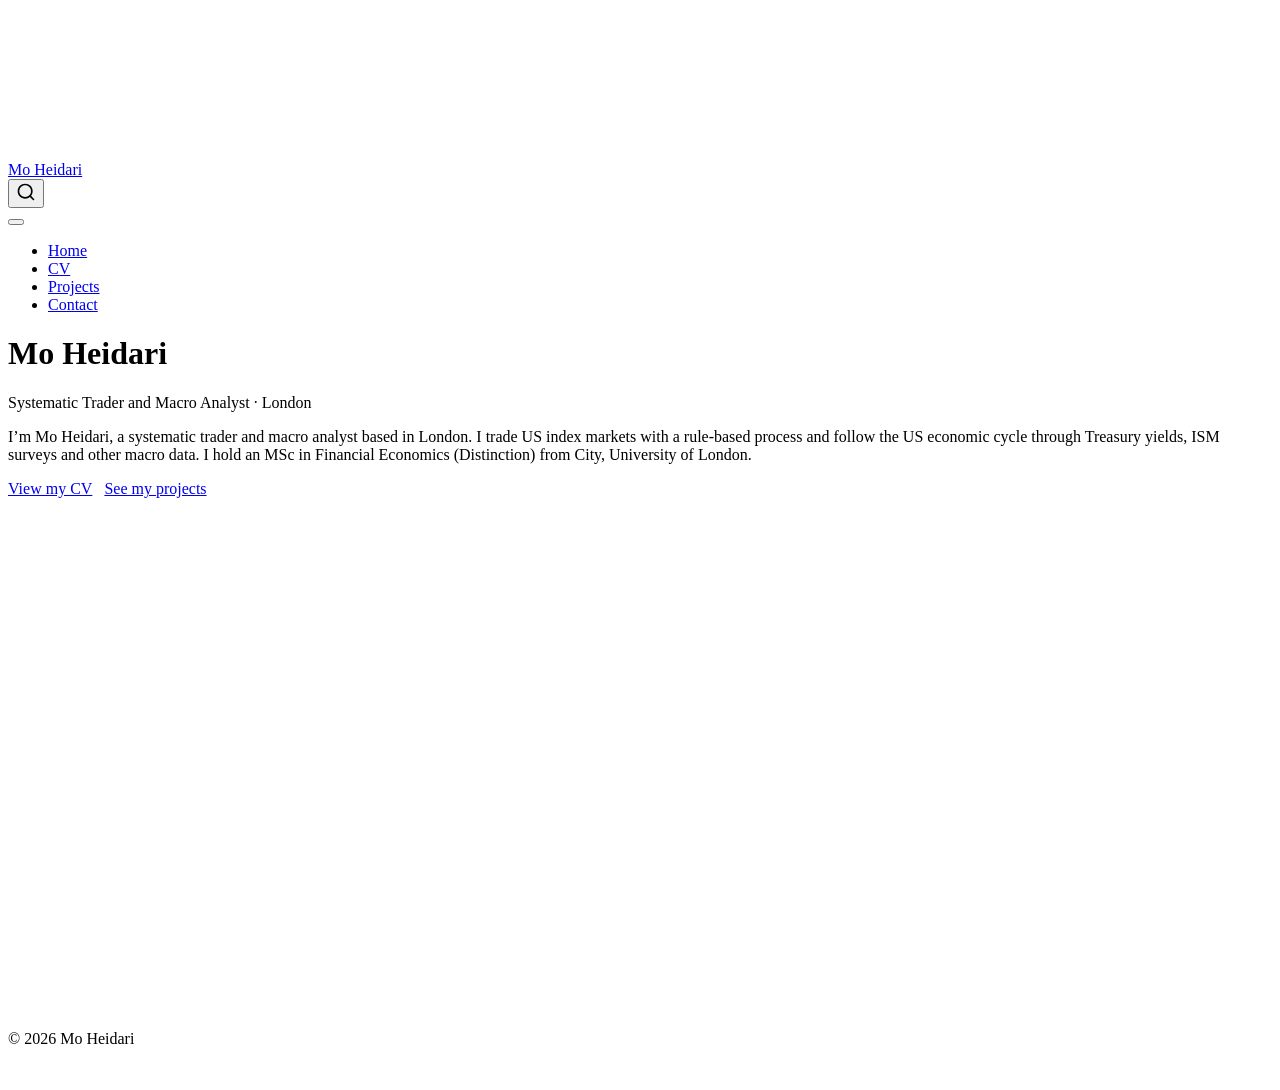
==== docs/index.html @ 31ae85fa "Initial site" ====
<!DOCTYPE html>
<html xmlns="http://www.w3.org/1999/xhtml" lang="en" xml:lang="en"><head>

<meta charset="utf-8">
<meta name="generator" content="quarto-1.10.19">

<meta name="viewport" content="width=device-width, initial-scale=1.0, user-scalable=yes">


<title>Mo Heidari</title>
<style>
/* Default styles provided by pandoc.
** See https://pandoc.org/MANUAL.html#variables-for-html for config info.
*/
span.smallcaps{font-variant: small-caps;}
div.columns{display: flex; gap: 1.5em;}
div.column{flex: auto;}
@media screen {
div.columns{gap: min(4vw, 1.5em);}
div.column{overflow-x: auto;}
}
div.hanging-indent{margin-left: 1.5em; text-indent: -1.5em;}
ul.task-list{list-style: none;}
ul.task-list li input[type="checkbox"] {
  width: 0.8em;
  margin: 0 0.8em 0.2em -1em; /* quarto-specific, see https://github.com/quarto-dev/quarto-cli/issues/4556 */ 
  vertical-align: middle;
}
</style>


<script src="site_libs/quarto-nav/quarto-nav.js"></script>
<script src="site_libs/quarto-nav/headroom.min.js"></script>
<script src="site_libs/clipboard/clipboard.min.js"></script>
<script src="site_libs/quarto-search/autocomplete.umd.js"></script>
<script src="site_libs/quarto-search/fuse.min.js"></script>
<script src="site_libs/quarto-search/quarto-search.js"></script>
<meta name="quarto:offset" content="./">
<script src="site_libs/quarto-html/quarto.js" type="module"></script>
<script src="site_libs/quarto-html/tabsets/tabsets.js" type="module"></script>
<script src="site_libs/quarto-html/popper.min.js"></script>
<script src="site_libs/quarto-html/tippy.umd.min.js"></script>
<script src="site_libs/quarto-html/anchor.min.js"></script>
<link href="site_libs/quarto-html/tippy.css" rel="stylesheet">
<link href="site_libs/quarto-html/quarto-syntax-highlighting-bf27225e3a48a9273f3daa8f8e829971.css" rel="stylesheet" class="quarto-color-scheme" id="quarto-text-highlighting-styles">
<link href="site_libs/quarto-html/quarto-syntax-highlighting-dark-b626d73c4c936ccc3cb08be7d45d1df6.css" rel="stylesheet" class="quarto-color-scheme quarto-color-alternate" id="quarto-text-highlighting-styles">
<link href="site_libs/quarto-html/quarto-syntax-highlighting-bf27225e3a48a9273f3daa8f8e829971.css" rel="stylesheet" class="quarto-color-scheme-extra" id="quarto-text-highlighting-styles">
<script src="site_libs/bootstrap/bootstrap.min.js"></script>
<link href="site_libs/bootstrap/bootstrap-icons.css" rel="stylesheet">
<link href="site_libs/bootstrap/bootstrap-172ba59bd5e0b52282274ba0c0cc16fc.min.css" rel="stylesheet" append-hash="true" class="quarto-color-scheme" id="quarto-bootstrap" data-mode="light">
<link href="site_libs/bootstrap/bootstrap-dark-8b348f4b4b74a528bf910da1e8c5139e.min.css" rel="stylesheet" append-hash="true" class="quarto-color-scheme quarto-color-alternate" id="quarto-bootstrap" data-mode="dark">
<link href="site_libs/bootstrap/bootstrap-172ba59bd5e0b52282274ba0c0cc16fc.min.css" rel="stylesheet" append-hash="true" class="quarto-color-scheme-extra" id="quarto-bootstrap" data-mode="light">
<script id="quarto-search-options" type="application/json">{
  "location": "navbar",
  "copy-button": false,
  "collapse-after": 3,
  "panel-placement": "end",
  "type": "overlay",
  "limit": 50,
  "keyboard-shortcut": [
    "f",
    "/",
    "s"
  ],
  "show-item-context": false,
  "language": {
    "search-no-results-text": "No results",
    "search-matching-documents-text": "matching documents",
    "search-copy-link-title": "Copy link to search",
    "search-hide-matches-text": "Hide additional matches",
    "search-more-match-text": "more match in this document",
    "search-more-matches-text": "more matches in this document",
    "search-clear-button-title": "Clear",
    "search-text-placeholder": "",
    "search-detached-cancel-button-title": "Cancel",
    "search-submit-button-title": "Submit",
    "search-label": "Search"
  }
}</script>
<meta name="description" content="Mo Heidari, systematic trader and macro analyst based in London. CV, projects and macro research.">


<link rel="stylesheet" href="styles.css">
<meta property="og:title" content="Mo Heidari">
<meta property="og:description" content="Mo Heidari, systematic trader and macro analyst based in London. CV, projects and macro research.">
<meta property="og:site_name" content="Mo Heidari">
<meta name="twitter:title" content="Mo Heidari">
<meta name="twitter:description" content="Mo Heidari, systematic trader and macro analyst based in London. CV, projects and macro research.">
<meta name="twitter:card" content="summary">
</head>

<body class="nav-fixed fullcontent quarto-light"><script id="quarto-html-before-body" type="application/javascript">
    const toggleBodyColorMode = (bsSheetEl) => {
      const mode = bsSheetEl.getAttribute("data-mode");
      const bodyEl = window.document.querySelector("body");
      if (mode === "dark") {
        bodyEl.classList.add("quarto-dark");
        bodyEl.classList.remove("quarto-light");
      } else {
        bodyEl.classList.add("quarto-light");
        bodyEl.classList.remove("quarto-dark");
      }
    }
    const toggleBodyColorPrimary = () => {
      const bsSheetEl = window.document.querySelector("link#quarto-bootstrap:not([rel=disabled-stylesheet])");
      if (bsSheetEl) {
        toggleBodyColorMode(bsSheetEl);
      }
    }
    const setColorSchemeToggle = (alternate) => {
      const toggles = window.document.querySelectorAll('.quarto-color-scheme-toggle');
      for (let i=0; i < toggles.length; i++) {
        const toggle = toggles[i];
        if (toggle) {
          if (alternate) {
            toggle.classList.add("alternate");
          } else {
            toggle.classList.remove("alternate");
          }
        }
      }
    };
    const toggleColorMode = (alternate) => {
      // Switch the stylesheets
      const primaryStylesheets = window.document.querySelectorAll('link.quarto-color-scheme:not(.quarto-color-alternate)');
      const alternateStylesheets = window.document.querySelectorAll('link.quarto-color-scheme.quarto-color-alternate');
      manageTransitions('#quarto-margin-sidebar .nav-link', false);
      if (alternate) {
        // note: dark is layered on light, we don't disable primary!
        enableStylesheet(alternateStylesheets);
        for (const sheetNode of alternateStylesheets) {
          if (sheetNode.id === "quarto-bootstrap") {
            toggleBodyColorMode(sheetNode);
          }
        }
      } else {
        disableStylesheet(alternateStylesheets);
        enableStylesheet(primaryStylesheets)
        toggleBodyColorPrimary();
      }
      manageTransitions('#quarto-margin-sidebar .nav-link', true);
      // Switch the toggles
      setColorSchemeToggle(alternate)
      // Hack to workaround the fact that safari doesn't
      // properly recolor the scrollbar when toggling (#1455)
      if (navigator.userAgent.indexOf('Safari') > 0 && navigator.userAgent.indexOf('Chrome') == -1) {
        manageTransitions("body", false);
        window.scrollTo(0, 1);
        setTimeout(() => {
          window.scrollTo(0, 0);
          manageTransitions("body", true);
        }, 40);
      }
    }
    const disableStylesheet = (stylesheets) => {
      for (let i=0; i < stylesheets.length; i++) {
        const stylesheet = stylesheets[i];
        stylesheet.rel = 'disabled-stylesheet';
      }
    }
    const enableStylesheet = (stylesheets) => {
      for (let i=0; i < stylesheets.length; i++) {
        const stylesheet = stylesheets[i];
        if(stylesheet.rel !== 'stylesheet') { // for Chrome, which will still FOUC without this check
          stylesheet.rel = 'stylesheet';
        }
      }
    }
    const manageTransitions = (selector, allowTransitions) => {
      const els = window.document.querySelectorAll(selector);
      for (let i=0; i < els.length; i++) {
        const el = els[i];
        if (allowTransitions) {
          el.classList.remove('notransition');
        } else {
          el.classList.add('notransition');
        }
      }
    }
    const isFileUrl = () => {
      return window.location.protocol === 'file:';
    }
    const hasAlternateSentinel = () => {
      let styleSentinel = getColorSchemeSentinel();
      if (styleSentinel !== null) {
        return styleSentinel === "alternate";
      } else {
        return false;
      }
    }
    const setStyleSentinel = (alternate) => {
      const value = alternate ? "alternate" : "default";
      if (!isFileUrl()) {
        window.localStorage.setItem("quarto-color-scheme", value);
      } else {
        localAlternateSentinel = value;
      }
    }
    const getColorSchemeSentinel = () => {
      if (!isFileUrl()) {
        const storageValue = window.localStorage.getItem("quarto-color-scheme");
        return storageValue != null ? storageValue : localAlternateSentinel;
      } else {
        return localAlternateSentinel;
      }
    }
    const toggleGiscusIfUsed = (isAlternate, darkModeDefault) => {
      const baseTheme = document.querySelector('#giscus-base-theme')?.value ?? 'light';
      const alternateTheme = document.querySelector('#giscus-alt-theme')?.value ?? 'dark';
      let newTheme = '';
      if(authorPrefersDark) {
        newTheme = isAlternate ? baseTheme : alternateTheme;
      } else {
        newTheme = isAlternate ? alternateTheme : baseTheme;
      }
      const changeGiscusTheme = () => {
        // From: https://github.com/giscus/giscus/issues/336
        const sendMessage = (message) => {
          const iframe = document.querySelector('iframe.giscus-frame');
          if (!iframe) return;
          iframe.contentWindow.postMessage({ giscus: message }, 'https://giscus.app');
        }
        sendMessage({
          setConfig: {
            theme: newTheme
          }
        });
      }
      const isGiscussLoaded = window.document.querySelector('iframe.giscus-frame') !== null;
      if (isGiscussLoaded) {
        changeGiscusTheme();
      }
    };
    const authorPrefersDark = false;
    const darkModeDefault = authorPrefersDark;
      document.querySelector('link#quarto-text-highlighting-styles.quarto-color-scheme-extra').rel = 'disabled-stylesheet';
      document.querySelector('link#quarto-bootstrap.quarto-color-scheme-extra').rel = 'disabled-stylesheet';
    let localAlternateSentinel = darkModeDefault ? 'alternate' : 'default';
    // Dark / light mode switch
    window.quartoToggleColorScheme = () => {
      // Read the current dark / light value
      let toAlternate = !hasAlternateSentinel();
      toggleColorMode(toAlternate);
      setStyleSentinel(toAlternate);
      toggleGiscusIfUsed(toAlternate, darkModeDefault);
      window.dispatchEvent(new Event('resize'));
    };
    // Switch to dark mode if need be
    if (hasAlternateSentinel()) {
      toggleColorMode(true);
    } else {
      toggleColorMode(false);
    }
  </script>

<div id="quarto-search-results"></div>
  <header id="quarto-header" class="headroom fixed-top">
    <nav class="navbar navbar-expand-lg " data-bs-theme="dark">
      <div class="navbar-container container-fluid">
      <div class="navbar-brand-container mx-auto">
    <a class="navbar-brand" href="./index.html">
    <span class="navbar-title">Mo Heidari</span>
    </a>
  </div>
            <div id="quarto-search" class="" title="Search"></div>
          <button class="navbar-toggler" type="button" data-bs-toggle="collapse" data-bs-target="#navbarCollapse" aria-controls="navbarCollapse" role="menu" aria-expanded="false" aria-label="Toggle navigation" onclick="if (window.quartoToggleHeadroom) { window.quartoToggleHeadroom(); }">
  <span class="navbar-toggler-icon"></span>
</button>
          <div class="collapse navbar-collapse" id="navbarCollapse">
            <ul class="navbar-nav navbar-nav-scroll me-auto">
  <li class="nav-item">
    <a class="nav-link active" href="./index.html" aria-current="page"> 
<span class="menu-text">Home</span></a>
  </li>  
  <li class="nav-item">
    <a class="nav-link" href="./cv.html"> 
<span class="menu-text">CV</span></a>
  </li>  
  <li class="nav-item">
    <a class="nav-link" href="./projects.html"> 
<span class="menu-text">Projects</span></a>
  </li>  
  <li class="nav-item">
    <a class="nav-link" href="./contact.html"> 
<span class="menu-text">Contact</span></a>
  </li>  
</ul>
          </div> <!-- /navcollapse -->
            <div class="quarto-navbar-tools">
  <a href="" class="quarto-color-scheme-toggle quarto-navigation-tool  px-1" onclick="window.quartoToggleColorScheme(); return false;" title="Toggle dark mode"><i class="bi"></i></a>
</div>
      </div> <!-- /container-fluid -->
    </nav>
</header>
<!-- content -->
<div id="quarto-content" class="quarto-container page-columns page-rows-contents page-layout-article page-navbar">
<!-- sidebar -->
<!-- margin-sidebar -->
    
<!-- main -->
<main class="content" id="quarto-document-content">


<header id="title-block-header" class="quarto-title-block default">
<div class="quarto-title">
<h1 class="title">Mo Heidari</h1>
<p class="subtitle lead">Systematic Trader and Macro Analyst · London</p>
</div>



<div class="quarto-title-meta">

    
  
    
  </div>
  


</header>


<p>I’m Mo Heidari, a systematic trader and macro analyst based in London. I trade US index markets with a rule-based process and follow the US economic cycle through Treasury yields, ISM surveys and other macro data. I hold an MSc in Financial Economics (Distinction) from City, University of London.</p>
<p><a href="./cv.html" class="btn btn-primary">View my CV</a> <a href="./projects.html" class="btn btn-outline-primary">See my projects</a></p>



</main> <!-- /main -->
<script id="quarto-html-after-body" type="application/javascript">
  window.document.addEventListener("DOMContentLoaded", function (event) {
    // Ensure there is a toggle, if there isn't float one in the top right
    if (window.document.querySelector('.quarto-color-scheme-toggle') === null) {
      const a = window.document.createElement('a');
      a.classList.add('top-right');
      a.classList.add('quarto-color-scheme-toggle');
      a.href = "";
      a.onclick = function() { try { window.quartoToggleColorScheme(); } catch {} return false; };
      const i = window.document.createElement("i");
      i.classList.add('bi');
      a.appendChild(i);
      window.document.body.appendChild(a);
    }
    setColorSchemeToggle(hasAlternateSentinel())
    const icon = "";
    const anchorJS = new window.AnchorJS();
    anchorJS.options = {
      placement: 'right',
      icon: icon
    };
    anchorJS.add('.anchored');
    const isCodeAnnotation = (el) => {
      for (const clz of el.classList) {
        if (clz.startsWith('code-annotation-')) {                     
          return true;
        }
      }
      return false;
    }
    const onCopySuccess = function(e) {
      // button target
      const button = e.trigger;
      // don't keep focus
      button.blur();
      // flash "checked"
      button.classList.add('code-copy-button-checked');
      var currentTitle = button.getAttribute("title");
      button.setAttribute("title", "Copied!");
      let tooltip;
      if (window.bootstrap) {
        button.setAttribute("data-bs-toggle", "tooltip");
        button.setAttribute("data-bs-placement", "left");
        button.setAttribute("data-bs-title", "Copied!");
        tooltip = new bootstrap.Tooltip(button, 
          { trigger: "manual", 
            customClass: "code-copy-button-tooltip",
            offset: [0, -8]});
        tooltip.show();    
      }
      setTimeout(function() {
        if (tooltip) {
          tooltip.hide();
          button.removeAttribute("data-bs-title");
          button.removeAttribute("data-bs-toggle");
          button.removeAttribute("data-bs-placement");
        }
        button.setAttribute("title", currentTitle);
        button.classList.remove('code-copy-button-checked');
      }, 1000);
      // clear code selection
      e.clearSelection();
    }
    const getTextToCopy = function(trigger) {
      const outerScaffold = trigger.parentElement.cloneNode(true);
      const codeEl = outerScaffold.querySelector('code');
      for (const childEl of codeEl.children) {
        if (isCodeAnnotation(childEl)) {
          childEl.remove();
        }
      }
      return codeEl.innerText;
    }
    const clipboard = new window.ClipboardJS('.code-copy-button:not([data-in-quarto-modal])', {
      text: getTextToCopy
    });
    clipboard.on('success', onCopySuccess);
    if (window.document.getElementById('quarto-embedded-source-code-modal')) {
      const clipboardModal = new window.ClipboardJS('.code-copy-button[data-in-quarto-modal]', {
        text: getTextToCopy,
        container: window.document.getElementById('quarto-embedded-source-code-modal')
      });
      clipboardModal.on('success', onCopySuccess);
    }
      var localhostRegex = new RegExp(/^(?:http|https):\/\/localhost\:?[0-9]*\//);
      var mailtoRegex = new RegExp(/^mailto:/);
        var filterRegex = new RegExp("https:\/\/moheidari\.com");
      var isInternal = (href) => {
          return filterRegex.test(href) || localhostRegex.test(href) || mailtoRegex.test(href);
      }
      // Inspect non-navigation links and adorn them if external
     var links = window.document.querySelectorAll('a[href]:not(.nav-link):not(.navbar-brand):not(.toc-action):not(.sidebar-link):not(.sidebar-item-toggle):not(.pagination-link):not(.no-external):not([aria-hidden]):not(.dropdown-item):not(.quarto-navigation-tool):not(.about-link)');
      for (var i=0; i<links.length; i++) {
        const link = links[i];
        if (!isInternal(link.href)) {
          // undo the damage that might have been done by quarto-nav.js in the case of
          // links that we want to consider external
          if (link.dataset.originalHref !== undefined) {
            link.href = link.dataset.originalHref;
          }
        }
      }
    function tippyHover(el, contentFn, onTriggerFn, onUntriggerFn) {
      const config = {
        allowHTML: true,
        maxWidth: 500,
        delay: 100,
        arrow: false,
        appendTo: function(el) {
            return el.parentElement;
        },
        interactive: true,
        interactiveBorder: 10,
        theme: 'quarto',
        placement: 'bottom-start',
      };
      if (contentFn) {
        config.content = contentFn;
      }
      if (onTriggerFn) {
        config.onTrigger = onTriggerFn;
      }
      if (onUntriggerFn) {
        config.onUntrigger = onUntriggerFn;
      }
      window.tippy(el, config); 
    }
    const noterefs = window.document.querySelectorAll('a[role="doc-noteref"]');
    for (var i=0; i<noterefs.length; i++) {
      const ref = noterefs[i];
      tippyHover(ref, function() {
        // use id or data attribute instead here
        let href = ref.getAttribute('data-footnote-href') || ref.getAttribute('href');
        try { href = new URL(href).hash; } catch {}
        const id = href.replace(/^#\/?/, "");
        const note = window.document.getElementById(id);
        if (note) {
          return note.innerHTML;
        } else {
          return "";
        }
      });
    }
    const xrefs = window.document.querySelectorAll('a.quarto-xref');
    const processXRef = (id, note) => {
      // Strip column container classes
      const stripColumnClz = (el) => {
        el.classList.remove("page-full", "page-columns");
        if (el.children) {
          for (const child of el.children) {
            stripColumnClz(child);
          }
        }
      }
      stripColumnClz(note)
      if (id === null || id.startsWith('sec-')) {
        // Special case sections, only their first couple elements
        const container = document.createElement("div");
        if (note.children && note.children.length > 2) {
          container.appendChild(note.children[0].cloneNode(true));
          for (let i = 1; i < note.children.length; i++) {
            const child = note.children[i];
            if (child.tagName === "P" && child.innerText === "") {
              continue;
            } else {
              container.appendChild(child.cloneNode(true));
              break;
            }
          }
          if (window.Quarto?.typesetMath) {
            window.Quarto.typesetMath(container);
          }
          return container.innerHTML
        } else {
          if (window.Quarto?.typesetMath) {
            window.Quarto.typesetMath(note);
          }
          return note.innerHTML;
        }
      } else {
        // Remove any anchor links if they are present
        const anchorLink = note.querySelector('a.anchorjs-link');
        if (anchorLink) {
          anchorLink.remove();
        }
        if (window.Quarto?.typesetMath) {
          window.Quarto.typesetMath(note);
        }
        if (note.classList.contains("callout")) {
          return note.outerHTML;
        } else {
          return note.innerHTML;
        }
      }
    }
    for (var i=0; i<xrefs.length; i++) {
      const xref = xrefs[i];
      tippyHover(xref, undefined, function(instance) {
        instance.disable();
        let url = xref.getAttribute('href');
        let hash = undefined; 
        if (url.startsWith('#')) {
          hash = url;
        } else {
          try { hash = new URL(url).hash; } catch {}
        }
        if (hash) {
          const id = hash.replace(/^#\/?/, "");
          const note = window.document.getElementById(id);
          if (note !== null) {
            try {
              const html = processXRef(id, note.cloneNode(true));
              instance.setContent(html);
            } finally {
              instance.enable();
              instance.show();
            }
          } else {
            // See if we can fetch this
            fetch(url.split('#')[0])
            .then(res => res.text())
            .then(html => {
              const parser = new DOMParser();
              const htmlDoc = parser.parseFromString(html, "text/html");
              const note = htmlDoc.getElementById(id);
              if (note !== null) {
                const html = processXRef(id, note);
                instance.setContent(html);
              } 
            }).finally(() => {
              instance.enable();
              instance.show();
            });
          }
        } else {
          // See if we can fetch a full url (with no hash to target)
          // This is a special case and we should probably do some content thinning / targeting
          fetch(url)
          .then(res => res.text())
          .then(html => {
            const parser = new DOMParser();
            const htmlDoc = parser.parseFromString(html, "text/html");
            const note = htmlDoc.querySelector('main.content');
            if (note !== null) {
              // This should only happen for chapter cross references
              // (since there is no id in the URL)
              // remove the first header
              if (note.children.length > 0 && note.children[0].tagName === "HEADER") {
                note.children[0].remove();
              }
              const html = processXRef(null, note);
              instance.setContent(html);
            } 
          }).finally(() => {
            instance.enable();
            instance.show();
          });
        }
      }, function(instance) {
      });
    }
        let selectedAnnoteEl;
        const selectorForAnnotation = ( cell, annotation) => {
          let cellAttr = 'data-code-cell="' + cell + '"';
          let lineAttr = 'data-code-annotation="' +  annotation + '"';
          const selector = 'span[' + cellAttr + '][' + lineAttr + ']';
          return selector;
        }
        const selectCodeLines = (annoteEl) => {
          const doc = window.document;
          const targetCell = annoteEl.getAttribute("data-target-cell");
          const targetAnnotation = annoteEl.getAttribute("data-target-annotation");
          const annoteSpan = window.document.querySelector(selectorForAnnotation(targetCell, targetAnnotation));
          const lines = annoteSpan.getAttribute("data-code-lines").split(",");
          const lineIds = lines.map((line) => {
            return targetCell + "-" + line;
          })
          let top = null;
          let height = null;
          let parent = null;
          if (lineIds.length > 0) {
              //compute the position of the single el (top and bottom and make a div)
              const el = window.document.getElementById(lineIds[0]);
              top = el.offsetTop;
              height = el.offsetHeight;
              parent = el.parentElement.parentElement;
            if (lineIds.length > 1) {
              const lastEl = window.document.getElementById(lineIds[lineIds.length - 1]);
              const bottom = lastEl.offsetTop + lastEl.offsetHeight;
              height = bottom - top;
            }
            if (top !== null && height !== null && parent !== null) {
              // cook up a div (if necessary) and position it 
              let div = window.document.getElementById("code-annotation-line-highlight");
              if (div === null) {
                div = window.document.createElement("div");
                div.setAttribute("id", "code-annotation-line-highlight");
                div.style.position = 'absolute';
                parent.appendChild(div);
              }
              div.style.top = top - 2 + "px";
              div.style.height = height + 4 + "px";
              div.style.left = 0;
              let gutterDiv = window.document.getElementById("code-annotation-line-highlight-gutter");
              if (gutterDiv === null) {
                gutterDiv = window.document.createElement("div");
                gutterDiv.setAttribute("id", "code-annotation-line-highlight-gutter");
                gutterDiv.style.position = 'absolute';
                const codeCell = window.document.getElementById(targetCell);
                const gutter = codeCell.querySelector('.code-annotation-gutter');
                gutter.appendChild(gutterDiv);
              }
              gutterDiv.style.top = top - 2 + "px";
              gutterDiv.style.height = height + 4 + "px";
            }
            selectedAnnoteEl = annoteEl;
          }
        };
        const unselectCodeLines = () => {
          const elementsIds = ["code-annotation-line-highlight", "code-annotation-line-highlight-gutter"];
          elementsIds.forEach((elId) => {
            const div = window.document.getElementById(elId);
            if (div) {
              div.remove();
            }
          });
          selectedAnnoteEl = undefined;
        };
          // Handle positioning of the toggle
      window.addEventListener(
        "resize",
        throttle(() => {
          elRect = undefined;
          if (selectedAnnoteEl) {
            selectCodeLines(selectedAnnoteEl);
          }
        }, 10)
      );
      function throttle(fn, ms) {
      let throttle = false;
      let timer;
        return (...args) => {
          if(!throttle) { // first call gets through
              fn.apply(this, args);
              throttle = true;
          } else { // all the others get throttled
              if(timer) clearTimeout(timer); // cancel #2
              timer = setTimeout(() => {
                fn.apply(this, args);
                timer = throttle = false;
              }, ms);
          }
        };
      }
        // Attach click handler to the DT
        const annoteDls = window.document.querySelectorAll('dt[data-target-cell]');
        for (const annoteDlNode of annoteDls) {
          annoteDlNode.addEventListener('click', (event) => {
            const clickedEl = event.target;
            if (clickedEl !== selectedAnnoteEl) {
              unselectCodeLines();
              const activeEl = window.document.querySelector('dt[data-target-cell].code-annotation-active');
              if (activeEl) {
                activeEl.classList.remove('code-annotation-active');
              }
              selectCodeLines(clickedEl);
              clickedEl.classList.add('code-annotation-active');
            } else {
              // Unselect the line
              unselectCodeLines();
              clickedEl.classList.remove('code-annotation-active');
            }
          });
        }
    const findCites = (el) => {
      const parentEl = el.parentElement;
      if (parentEl) {
        const cites = parentEl.dataset.cites;
        if (cites) {
          return {
            el,
            cites: cites.split(' ')
          };
        } else {
          return findCites(el.parentElement)
        }
      } else {
        return undefined;
      }
    };
    var bibliorefs = window.document.querySelectorAll('a[role="doc-biblioref"]');
    for (var i=0; i<bibliorefs.length; i++) {
      const ref = bibliorefs[i];
      const citeInfo = findCites(ref);
      if (citeInfo) {
        tippyHover(citeInfo.el, function() {
          var popup = window.document.createElement('div');
          citeInfo.cites.forEach(function(cite) {
            var citeDiv = window.document.createElement('div');
            citeDiv.classList.add('hanging-indent');
            citeDiv.classList.add('csl-entry');
            var biblioDiv = window.document.getElementById('ref-' + cite);
            if (biblioDiv) {
              citeDiv.innerHTML = biblioDiv.innerHTML;
            }
            popup.appendChild(citeDiv);
          });
          return popup.innerHTML;
        });
      }
    }
  });
  </script>
</div> <!-- /content -->
<footer class="footer">
  <div class="nav-footer">
    <div class="nav-footer-left">
      &nbsp;
    </div>   
    <div class="nav-footer-center">
<p>© 2026 Mo Heidari</p>
</div>
    <div class="nav-footer-right">
      &nbsp;
    </div>
  </div>
</footer>




</body></html>
---- docs/site_libs/quarto-html/tippy.css ----
.tippy-box[data-animation=fade][data-state=hidden]{opacity:0}[data-tippy-root]{max-width:calc(100vw - 10px)}.tippy-box{position:relative;background-color:#333;color:#fff;border-radius:4px;font-size:14px;line-height:1.4;white-space:normal;outline:0;transition-property:transform,visibility,opacity}.tippy-box[data-placement^=top]>.tippy-arrow{bottom:0}.tippy-box[data-placement^=top]>.tippy-arrow:before{bottom:-7px;left:0;border-width:8px 8px 0;border-top-color:initial;transform-origin:center top}.tippy-box[data-placement^=bottom]>.tippy-arrow{top:0}.tippy-box[data-placement^=bottom]>.tippy-arrow:before{top:-7px;left:0;border-width:0 8px 8px;border-bottom-color:initial;transform-origin:center bottom}.tippy-box[data-placement^=left]>.tippy-arrow{right:0}.tippy-box[data-placement^=left]>.tippy-arrow:before{border-width:8px 0 8px 8px;border-left-color:initial;right:-7px;transform-origin:center left}.tippy-box[data-placement^=right]>.tippy-arrow{left:0}.tippy-box[data-placement^=right]>.tippy-arrow:before{left:-7px;border-width:8px 8px 8px 0;border-right-color:initial;transform-origin:center right}.tippy-box[data-inertia][data-state=visible]{transition-timing-function:cubic-bezier(.54,1.5,.38,1.11)}.tippy-arrow{width:16px;height:16px;color:#333}.tippy-arrow:before{content:"";position:absolute;border-color:transparent;border-style:solid}.tippy-content{position:relative;padding:5px 9px;z-index:1}
---- docs/site_libs/quarto-html/quarto-syntax-highlighting-bf27225e3a48a9273f3daa8f8e829971.css ----
/* quarto syntax highlight colors */
:root {
  --quarto-hl-ot-color: #003B4F;
  --quarto-hl-at-color: #657422;
  --quarto-hl-ss-color: #20794D;
  --quarto-hl-an-color: #5E5E5E;
  --quarto-hl-fu-color: #4758AB;
  --quarto-hl-st-color: #20794D;
  --quarto-hl-cf-color: #003B4F;
  --quarto-hl-op-color: #5E5E5E;
  --quarto-hl-er-color: #AD0000;
  --quarto-hl-bn-color: #AD0000;
  --quarto-hl-al-color: #AD0000;
  --quarto-hl-va-color: #111111;
  --quarto-hl-bu-color: inherit;
  --quarto-hl-ex-color: inherit;
  --quarto-hl-pp-color: #AD0000;
  --quarto-hl-in-color: #5E5E5E;
  --quarto-hl-vs-color: #20794D;
  --quarto-hl-wa-color: #5E5E5E;
  --quarto-hl-do-color: #5E5E5E;
  --quarto-hl-im-color: #00769E;
  --quarto-hl-ch-color: #20794D;
  --quarto-hl-dt-color: #AD0000;
  --quarto-hl-fl-color: #AD0000;
  --quarto-hl-co-color: #5E5E5E;
  --quarto-hl-cv-color: #5E5E5E;
  --quarto-hl-cn-color: #8f5902;
  --quarto-hl-sc-color: #5E5E5E;
  --quarto-hl-dv-color: #AD0000;
  --quarto-hl-kw-color: #003B4F;
}

/* other quarto variables */
:root {
  --quarto-font-monospace: SFMono-Regular, Menlo, Monaco, Consolas, "Liberation Mono", "Courier New", monospace;
}

/* syntax highlight based on Pandoc's rules */
pre > code.sourceCode > span {
  color: #003B4F;
}

code.sourceCode > span {
  color: #003B4F;
}

div.sourceCode,
div.sourceCode pre.sourceCode {
  color: #003B4F;
}

/* Normal */
code span {
  color: #003B4F;
}

/* Alert */
code span.al {
  color: #AD0000;
  font-style: inherit;
}

/* Annotation */
code span.an {
  color: #5E5E5E;
  font-style: inherit;
}

/* Attribute */
code span.at {
  color: #657422;
  font-style: inherit;
}

/* BaseN */
code span.bn {
  color: #AD0000;
  font-style: inherit;
}

/* BuiltIn */
code span.bu {
  font-style: inherit;
}

/* ControlFlow */
code span.cf {
  color: #003B4F;
  font-weight: bold;
  font-style: inherit;
}

/* Char */
code span.ch {
  color: #20794D;
  font-style: inherit;
}

/* Constant */
code span.cn {
  color: #8f5902;
  font-style: inherit;
}

/* Comment */
code span.co {
  color: #5E5E5E;
  font-style: inherit;
}

/* CommentVar */
code span.cv {
  color: #5E5E5E;
  font-style: italic;
}

/* Documentation */
code span.do {
  color: #5E5E5E;
  font-style: italic;
}

/* DataType */
code span.dt {
  color: #AD0000;
  font-style: inherit;
}

/* DecVal */
code span.dv {
  color: #AD0000;
  font-style: inherit;
}

/* Error */
code span.er {
  color: #AD0000;
  font-style: inherit;
}

/* Extension */
code span.ex {
  font-style: inherit;
}

/* Float */
code span.fl {
  color: #AD0000;
  font-style: inherit;
}

/* Function */
code span.fu {
  color: #4758AB;
  font-style: inherit;
}

/* Import */
code span.im {
  color: #00769E;
  font-style: inherit;
}

/* Information */
code span.in {
  color: #5E5E5E;
  font-style: inherit;
}

/* Keyword */
code span.kw {
  color: #003B4F;
  font-weight: bold;
  font-style: inherit;
}

/* Operator */
code span.op {
  color: #5E5E5E;
  font-style: inherit;
}

/* Other */
code span.ot {
  color: #003B4F;
  font-style: inherit;
}

/* Preprocessor */
code span.pp {
  color: #AD0000;
  font-style: inherit;
}

/* SpecialChar */
code span.sc {
  color: #5E5E5E;
  font-style: inherit;
}

/* SpecialString */
code span.ss {
  color: #20794D;
  font-style: inherit;
}

/* String */
code span.st {
  color: #20794D;
  font-style: inherit;
}

/* Variable */
code span.va {
  color: #111111;
  font-style: inherit;
}

/* VerbatimString */
code span.vs {
  color: #20794D;
  font-style: inherit;
}

/* Warning */
code span.wa {
  color: #5E5E5E;
  font-style: italic;
}

.prevent-inlining {
  content: "</";
}

/*# sourceMappingURL=8be38f48d34c45af72792cbd699585e7.css.map */
---- docs/site_libs/quarto-html/quarto-syntax-highlighting-dark-b626d73c4c936ccc3cb08be7d45d1df6.css ----
/* quarto syntax highlight colors */
:root {
  --quarto-hl-al-color: #f07178;
  --quarto-hl-an-color: #d4d0ab;
  --quarto-hl-at-color: #00e0e0;
  --quarto-hl-bn-color: #d4d0ab;
  --quarto-hl-bu-color: #abe338;
  --quarto-hl-ch-color: #abe338;
  --quarto-hl-co-color: #f8f8f2;
  --quarto-hl-cv-color: #ffd700;
  --quarto-hl-cn-color: #ffd700;
  --quarto-hl-cf-color: #ffa07a;
  --quarto-hl-dt-color: #ffa07a;
  --quarto-hl-dv-color: #d4d0ab;
  --quarto-hl-do-color: #f8f8f2;
  --quarto-hl-er-color: #f07178;
  --quarto-hl-ex-color: #00e0e0;
  --quarto-hl-fl-color: #d4d0ab;
  --quarto-hl-fu-color: #ffa07a;
  --quarto-hl-im-color: #abe338;
  --quarto-hl-in-color: #d4d0ab;
  --quarto-hl-kw-color: #ffa07a;
  --quarto-hl-op-color: #ffa07a;
  --quarto-hl-ot-color: #00e0e0;
  --quarto-hl-pp-color: #dcc6e0;
  --quarto-hl-re-color: #00e0e0;
  --quarto-hl-sc-color: #abe338;
  --quarto-hl-ss-color: #abe338;
  --quarto-hl-st-color: #abe338;
  --quarto-hl-va-color: #00e0e0;
  --quarto-hl-vs-color: #abe338;
  --quarto-hl-wa-color: #dcc6e0;
}

/* other quarto variables */
:root {
  --quarto-font-monospace: SFMono-Regular, Menlo, Monaco, Consolas, "Liberation Mono", "Courier New", monospace;
}

/* syntax highlight based on Pandoc's rules */
pre > code.sourceCode > span {
  color: #f8f8f2;
}

code.sourceCode > span {
  color: #f8f8f2;
}

div.sourceCode,
div.sourceCode pre.sourceCode {
  color: #f8f8f2;
}

/* Normal */
code span {
  color: #f8f8f2;
}

/* Alert */
code span.al {
  color: #f07178;
}

/* Annotation */
code span.an {
  color: #d4d0ab;
}

/* Attribute */
code span.at {
  color: #00e0e0;
}

/* BaseN */
code span.bn {
  color: #d4d0ab;
}

/* BuiltIn */
code span.bu {
  color: #abe338;
}

/* ControlFlow */
code span.cf {
  font-weight: bold;
  color: #ffa07a;
}

/* Char */
code span.ch {
  color: #abe338;
}

/* Constant */
code span.cn {
  color: #ffd700;
}

/* Comment */
code span.co {
  font-style: italic;
  color: #f8f8f2;
}

/* CommentVar */
code span.cv {
  color: #ffd700;
}

/* Documentation */
code span.do {
  color: #f8f8f2;
}

/* DataType */
code span.dt {
  color: #ffa07a;
}

/* DecVal */
code span.dv {
  color: #d4d0ab;
}

/* Error */
code span.er {
  color: #f07178;
  text-decoration: underline;
}

/* Extension */
code span.ex {
  font-weight: bold;
  color: #00e0e0;
}

/* Float */
code span.fl {
  color: #d4d0ab;
}

/* Function */
code span.fu {
  color: #ffa07a;
}

/* Import */
code span.im {
  color: #abe338;
}

/* Information */
code span.in {
  color: #d4d0ab;
}

/* Keyword */
code span.kw {
  font-weight: bold;
  color: #ffa07a;
}

/* Operator */
code span.op {
  color: #ffa07a;
}

/* Other */
code span.ot {
  color: #00e0e0;
}

/* Preprocessor */
code span.pp {
  color: #dcc6e0;
}

/* RegionMarker */
code span.re {
  background-color: #f8f8f2;
  color: #00e0e0;
}

/* SpecialChar */
code span.sc {
  color: #abe338;
}

/* SpecialString */
code span.ss {
  color: #abe338;
}

/* String */
code span.st {
  color: #abe338;
}

/* Variable */
code span.va {
  color: #00e0e0;
}

/* VerbatimString */
code span.vs {
  color: #abe338;
}

/* Warning */
code span.wa {
  color: #dcc6e0;
}

.prevent-inlining {
  content: "</";
}

/*# sourceMappingURL=a269c63e8167c3ae395728e86feb0848.css.map */
---- docs/site_libs/quarto-html/quarto-syntax-highlighting-bf27225e3a48a9273f3daa8f8e829971.css ----
/* quarto syntax highlight colors */
:root {
  --quarto-hl-ot-color: #003B4F;
  --quarto-hl-at-color: #657422;
  --quarto-hl-ss-color: #20794D;
  --quarto-hl-an-color: #5E5E5E;
  --quarto-hl-fu-color: #4758AB;
  --quarto-hl-st-color: #20794D;
  --quarto-hl-cf-color: #003B4F;
  --quarto-hl-op-color: #5E5E5E;
  --quarto-hl-er-color: #AD0000;
  --quarto-hl-bn-color: #AD0000;
  --quarto-hl-al-color: #AD0000;
  --quarto-hl-va-color: #111111;
  --quarto-hl-bu-color: inherit;
  --quarto-hl-ex-color: inherit;
  --quarto-hl-pp-color: #AD0000;
  --quarto-hl-in-color: #5E5E5E;
  --quarto-hl-vs-color: #20794D;
  --quarto-hl-wa-color: #5E5E5E;
  --quarto-hl-do-color: #5E5E5E;
  --quarto-hl-im-color: #00769E;
  --quarto-hl-ch-color: #20794D;
  --quarto-hl-dt-color: #AD0000;
  --quarto-hl-fl-color: #AD0000;
  --quarto-hl-co-color: #5E5E5E;
  --quarto-hl-cv-color: #5E5E5E;
  --quarto-hl-cn-color: #8f5902;
  --quarto-hl-sc-color: #5E5E5E;
  --quarto-hl-dv-color: #AD0000;
  --quarto-hl-kw-color: #003B4F;
}

/* other quarto variables */
:root {
  --quarto-font-monospace: SFMono-Regular, Menlo, Monaco, Consolas, "Liberation Mono", "Courier New", monospace;
}

/* syntax highlight based on Pandoc's rules */
pre > code.sourceCode > span {
  color: #003B4F;
}

code.sourceCode > span {
  color: #003B4F;
}

div.sourceCode,
div.sourceCode pre.sourceCode {
  color: #003B4F;
}

/* Normal */
code span {
  color: #003B4F;
}

/* Alert */
code span.al {
  color: #AD0000;
  font-style: inherit;
}

/* Annotation */
code span.an {
  color: #5E5E5E;
  font-style: inherit;
}

/* Attribute */
code span.at {
  color: #657422;
  font-style: inherit;
}

/* BaseN */
code span.bn {
  color: #AD0000;
  font-style: inherit;
}

/* BuiltIn */
code span.bu {
  font-style: inherit;
}

/* ControlFlow */
code span.cf {
  color: #003B4F;
  font-weight: bold;
  font-style: inherit;
}

/* Char */
code span.ch {
  color: #20794D;
  font-style: inherit;
}

/* Constant */
code span.cn {
  color: #8f5902;
  font-style: inherit;
}

/* Comment */
code span.co {
  color: #5E5E5E;
  font-style: inherit;
}

/* CommentVar */
code span.cv {
  color: #5E5E5E;
  font-style: italic;
}

/* Documentation */
code span.do {
  color: #5E5E5E;
  font-style: italic;
}

/* DataType */
code span.dt {
  color: #AD0000;
  font-style: inherit;
}

/* DecVal */
code span.dv {
  color: #AD0000;
  font-style: inherit;
}

/* Error */
code span.er {
  color: #AD0000;
  font-style: inherit;
}

/* Extension */
code span.ex {
  font-style: inherit;
}

/* Float */
code span.fl {
  color: #AD0000;
  font-style: inherit;
}

/* Function */
code span.fu {
  color: #4758AB;
  font-style: inherit;
}

/* Import */
code span.im {
  color: #00769E;
  font-style: inherit;
}

/* Information */
code span.in {
  color: #5E5E5E;
  font-style: inherit;
}

/* Keyword */
code span.kw {
  color: #003B4F;
  font-weight: bold;
  font-style: inherit;
}

/* Operator */
code span.op {
  color: #5E5E5E;
  font-style: inherit;
}

/* Other */
code span.ot {
  color: #003B4F;
  font-style: inherit;
}

/* Preprocessor */
code span.pp {
  color: #AD0000;
  font-style: inherit;
}

/* SpecialChar */
code span.sc {
  color: #5E5E5E;
  font-style: inherit;
}

/* SpecialString */
code span.ss {
  color: #20794D;
  font-style: inherit;
}

/* String */
code span.st {
  color: #20794D;
  font-style: inherit;
}

/* Variable */
code span.va {
  color: #111111;
  font-style: inherit;
}

/* VerbatimString */
code span.vs {
  color: #20794D;
  font-style: inherit;
}

/* Warning */
code span.wa {
  color: #5E5E5E;
  font-style: italic;
}

.prevent-inlining {
  content: "</";
}

/*# sourceMappingURL=8be38f48d34c45af72792cbd699585e7.css.map */
---- docs/styles.css ----
/* Small layout tweaks on top of the Bootswatch themes */

.btn {
  margin: 0.25rem 0.5rem 0.25rem 0;
}

.cv-meta {
  color: var(--bs-secondary-color);
  margin-bottom: 0.25rem;
}

h3 .cv-dates {
  float: right;
  font-size: 0.85em;
  font-weight: 400;
  color: var(--bs-secondary-color);
}

@media (max-width: 576px) {
  h3 .cv-dates {
    float: none;
    display: block;
  }
}
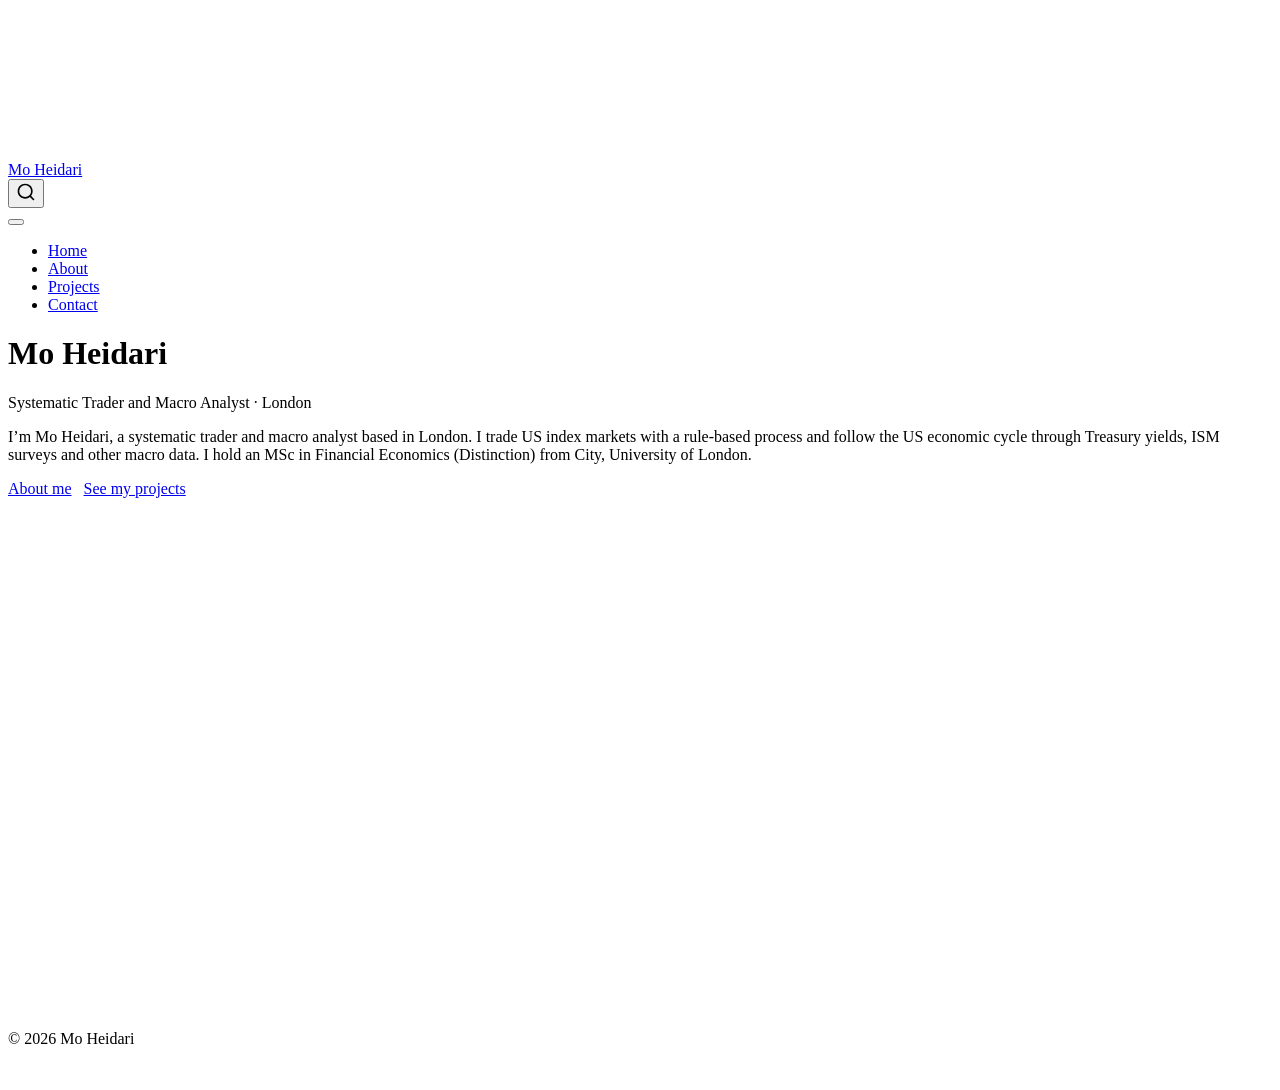
==== commit 33f38c16: "Replace CV page with About page and add projects" ====
--- a/docs/index.html
+++ b/docs/index.html
@@ -273,8 +273,8 @@
 <span class="menu-text">Home</span></a>
   </li>  
   <li class="nav-item">
-    <a class="nav-link" href="./cv.html"> 
-<span class="menu-text">CV</span></a>
+    <a class="nav-link" href="./about.html"> 
+<span class="menu-text">About</span></a>
   </li>  
   <li class="nav-item">
     <a class="nav-link" href="./projects.html"> 
@@ -322,7 +322,7 @@
 
 
 <p>I’m Mo Heidari, a systematic trader and macro analyst based in London. I trade US index markets with a rule-based process and follow the US economic cycle through Treasury yields, ISM surveys and other macro data. I hold an MSc in Financial Economics (Distinction) from City, University of London.</p>
-<p><a href="./cv.html" class="btn btn-primary">View my CV</a> <a href="./projects.html" class="btn btn-outline-primary">See my projects</a></p>
+<p><a href="./about.html" class="btn btn-primary">About me</a> <a href="./projects.html" class="btn btn-outline-primary">See my projects</a></p>
 
 
 
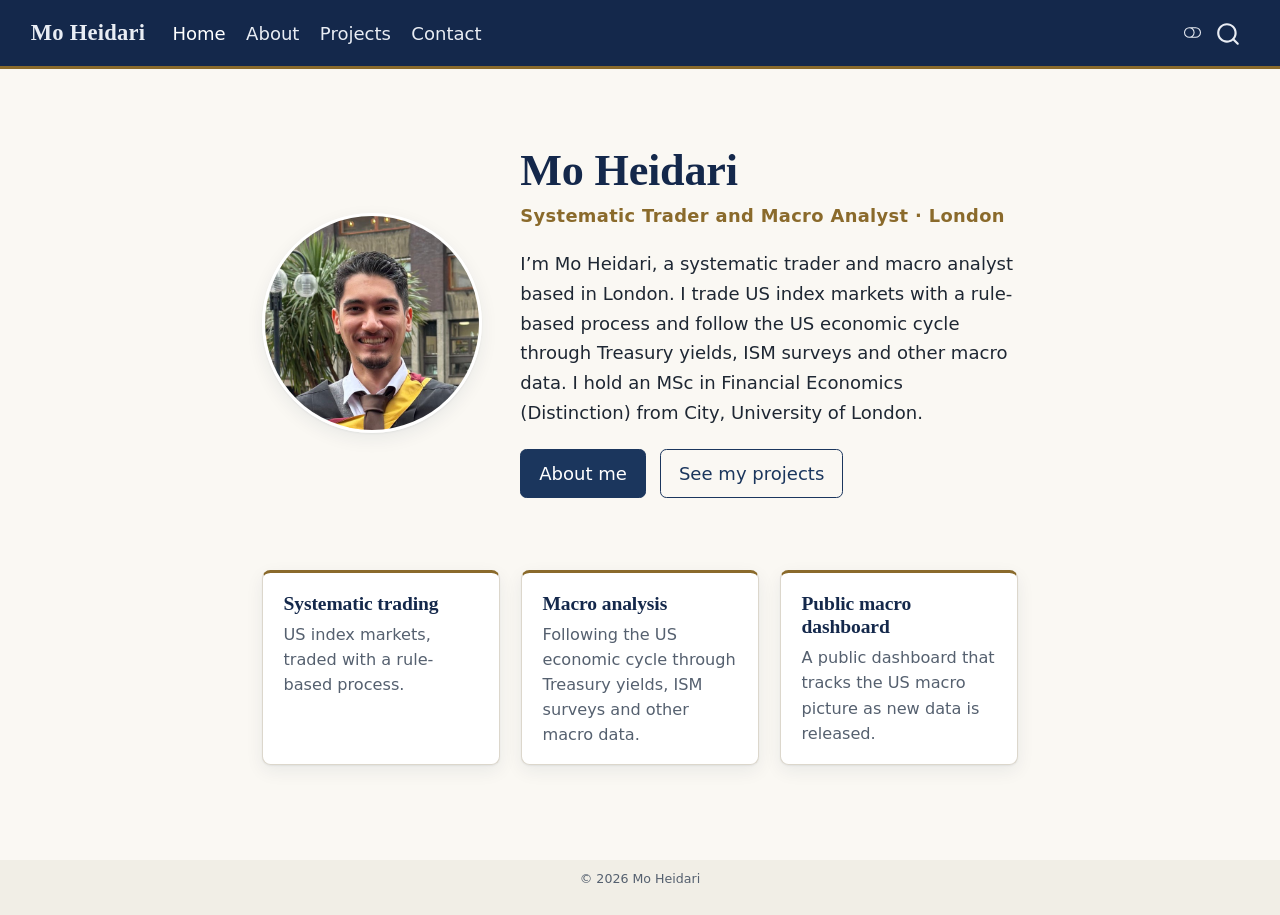
==== commit 4803a7fc: "Redesign site, add portrait and contact note" ====
--- a/docs/index.html
+++ b/docs/index.html
@@ -47,9 +47,9 @@
 <link href="site_libs/quarto-html/quarto-syntax-highlighting-bf27225e3a48a9273f3daa8f8e829971.css" rel="stylesheet" class="quarto-color-scheme-extra" id="quarto-text-highlighting-styles">
 <script src="site_libs/bootstrap/bootstrap.min.js"></script>
 <link href="site_libs/bootstrap/bootstrap-icons.css" rel="stylesheet">
-<link href="site_libs/bootstrap/bootstrap-172ba59bd5e0b52282274ba0c0cc16fc.min.css" rel="stylesheet" append-hash="true" class="quarto-color-scheme" id="quarto-bootstrap" data-mode="light">
-<link href="site_libs/bootstrap/bootstrap-dark-8b348f4b4b74a528bf910da1e8c5139e.min.css" rel="stylesheet" append-hash="true" class="quarto-color-scheme quarto-color-alternate" id="quarto-bootstrap" data-mode="dark">
-<link href="site_libs/bootstrap/bootstrap-172ba59bd5e0b52282274ba0c0cc16fc.min.css" rel="stylesheet" append-hash="true" class="quarto-color-scheme-extra" id="quarto-bootstrap" data-mode="light">
+<link href="site_libs/bootstrap/bootstrap-2f97b74db77226daf52f6f48ecac5172.min.css" rel="stylesheet" append-hash="true" class="quarto-color-scheme" id="quarto-bootstrap" data-mode="light">
+<link href="site_libs/bootstrap/bootstrap-dark-c33b505d0569b888a3d7645af85a9756.min.css" rel="stylesheet" append-hash="true" class="quarto-color-scheme quarto-color-alternate" id="quarto-bootstrap" data-mode="dark">
+<link href="site_libs/bootstrap/bootstrap-2f97b74db77226daf52f6f48ecac5172.min.css" rel="stylesheet" append-hash="true" class="quarto-color-scheme-extra" id="quarto-bootstrap" data-mode="light">
 <script id="quarto-search-options" type="application/json">{
   "location": "navbar",
   "copy-button": false,
@@ -80,16 +80,19 @@
 <meta name="description" content="Mo Heidari, systematic trader and macro analyst based in London. CV, projects and macro research.">
 
 
-<link rel="stylesheet" href="styles.css">
 <meta property="og:title" content="Mo Heidari">
 <meta property="og:description" content="Mo Heidari, systematic trader and macro analyst based in London. CV, projects and macro research.">
+<meta property="og:image" content="https://moheidari.com/images/mo-heidari-portrait.jpg">
 <meta property="og:site_name" content="Mo Heidari">
+<meta property="og:image:alt" content="Portrait of Mo Heidari">
 <meta name="twitter:title" content="Mo Heidari">
 <meta name="twitter:description" content="Mo Heidari, systematic trader and macro analyst based in London. CV, projects and macro research.">
+<meta name="twitter:image" content="https://moheidari.com/images/mo-heidari-portrait.jpg">
+<meta name="twitter:image:alt" content="Portrait of Mo Heidari">
 <meta name="twitter:card" content="summary">
 </head>
 
-<body class="nav-fixed fullcontent quarto-light"><script id="quarto-html-before-body" type="application/javascript">
+<body class="nav-fixed page-home fullcontent quarto-light"><script id="quarto-html-before-body" type="application/javascript">
     const toggleBodyColorMode = (bsSheetEl) => {
       const mode = bsSheetEl.getAttribute("data-mode");
       const bodyEl = window.document.querySelector("body");
@@ -232,7 +235,8 @@
       }
     };
     const authorPrefersDark = false;
-    const darkModeDefault = authorPrefersDark;
+    const queryPrefersDark = window.matchMedia('(prefers-color-scheme: dark)');
+    const darkModeDefault = queryPrefersDark.matches;
       document.querySelector('link#quarto-text-highlighting-styles.quarto-color-scheme-extra').rel = 'disabled-stylesheet';
       document.querySelector('link#quarto-bootstrap.quarto-color-scheme-extra').rel = 'disabled-stylesheet';
     let localAlternateSentinel = darkModeDefault ? 'alternate' : 'default';
@@ -245,6 +249,14 @@
       toggleGiscusIfUsed(toAlternate, darkModeDefault);
       window.dispatchEvent(new Event('resize'));
     };
+    queryPrefersDark.addEventListener("change", e => {
+      if(window.localStorage.getItem("quarto-color-scheme") !== null)
+        return;
+      const alternate = e.matches
+      toggleColorMode(alternate);
+      localAlternateSentinel = e.matches ? 'alternate' : 'default'; // this is used alongside local storage!
+      toggleGiscusIfUsed(alternate, darkModeDefault);
+    });
     // Switch to dark mode if need be
     if (hasAlternateSentinel()) {
       toggleColorMode(true);
@@ -304,7 +316,6 @@
 <header id="title-block-header" class="quarto-title-block default">
 <div class="quarto-title">
 <h1 class="title">Mo Heidari</h1>
-<p class="subtitle lead">Systematic Trader and Macro Analyst · London</p>
 </div>
 
 
@@ -321,8 +332,39 @@
 </header>
 
 
+<div class="hero">
+<p><img src="images/mo-heidari-portrait.jpg" alt="Portrait of Mo Heidari" width="220" height="220" class="hero-portrait"></p>
+<div class="hero-text">
+<h1 class="hero-name">
+Mo Heidari
+</h1>
+<p class="hero-subtitle">
+Systematic Trader and Macro Analyst · London
+</p>
 <p>I’m Mo Heidari, a systematic trader and macro analyst based in London. I trade US index markets with a rule-based process and follow the US economic cycle through Treasury yields, ISM surveys and other macro data. I hold an MSc in Financial Economics (Distinction) from City, University of London.</p>
 <p><a href="./about.html" class="btn btn-primary">About me</a> <a href="./projects.html" class="btn btn-outline-primary">See my projects</a></p>
+</div>
+</div>
+<div class="highlights">
+<div class="highlight">
+<h2 class="highlight-title anchored">
+Systematic trading
+</h2>
+<p>US index markets, traded with a rule-based process.</p>
+</div>
+<div class="highlight">
+<h2 class="highlight-title anchored">
+Macro analysis
+</h2>
+<p>Following the US economic cycle through Treasury yields, ISM surveys and other macro data.</p>
+</div>
+<div class="highlight">
+<h2 class="highlight-title anchored">
+Public macro dashboard
+</h2>
+<p>A public dashboard that tracks the US macro picture as new data is released.</p>
+</div>
+</div>
 
 
 
